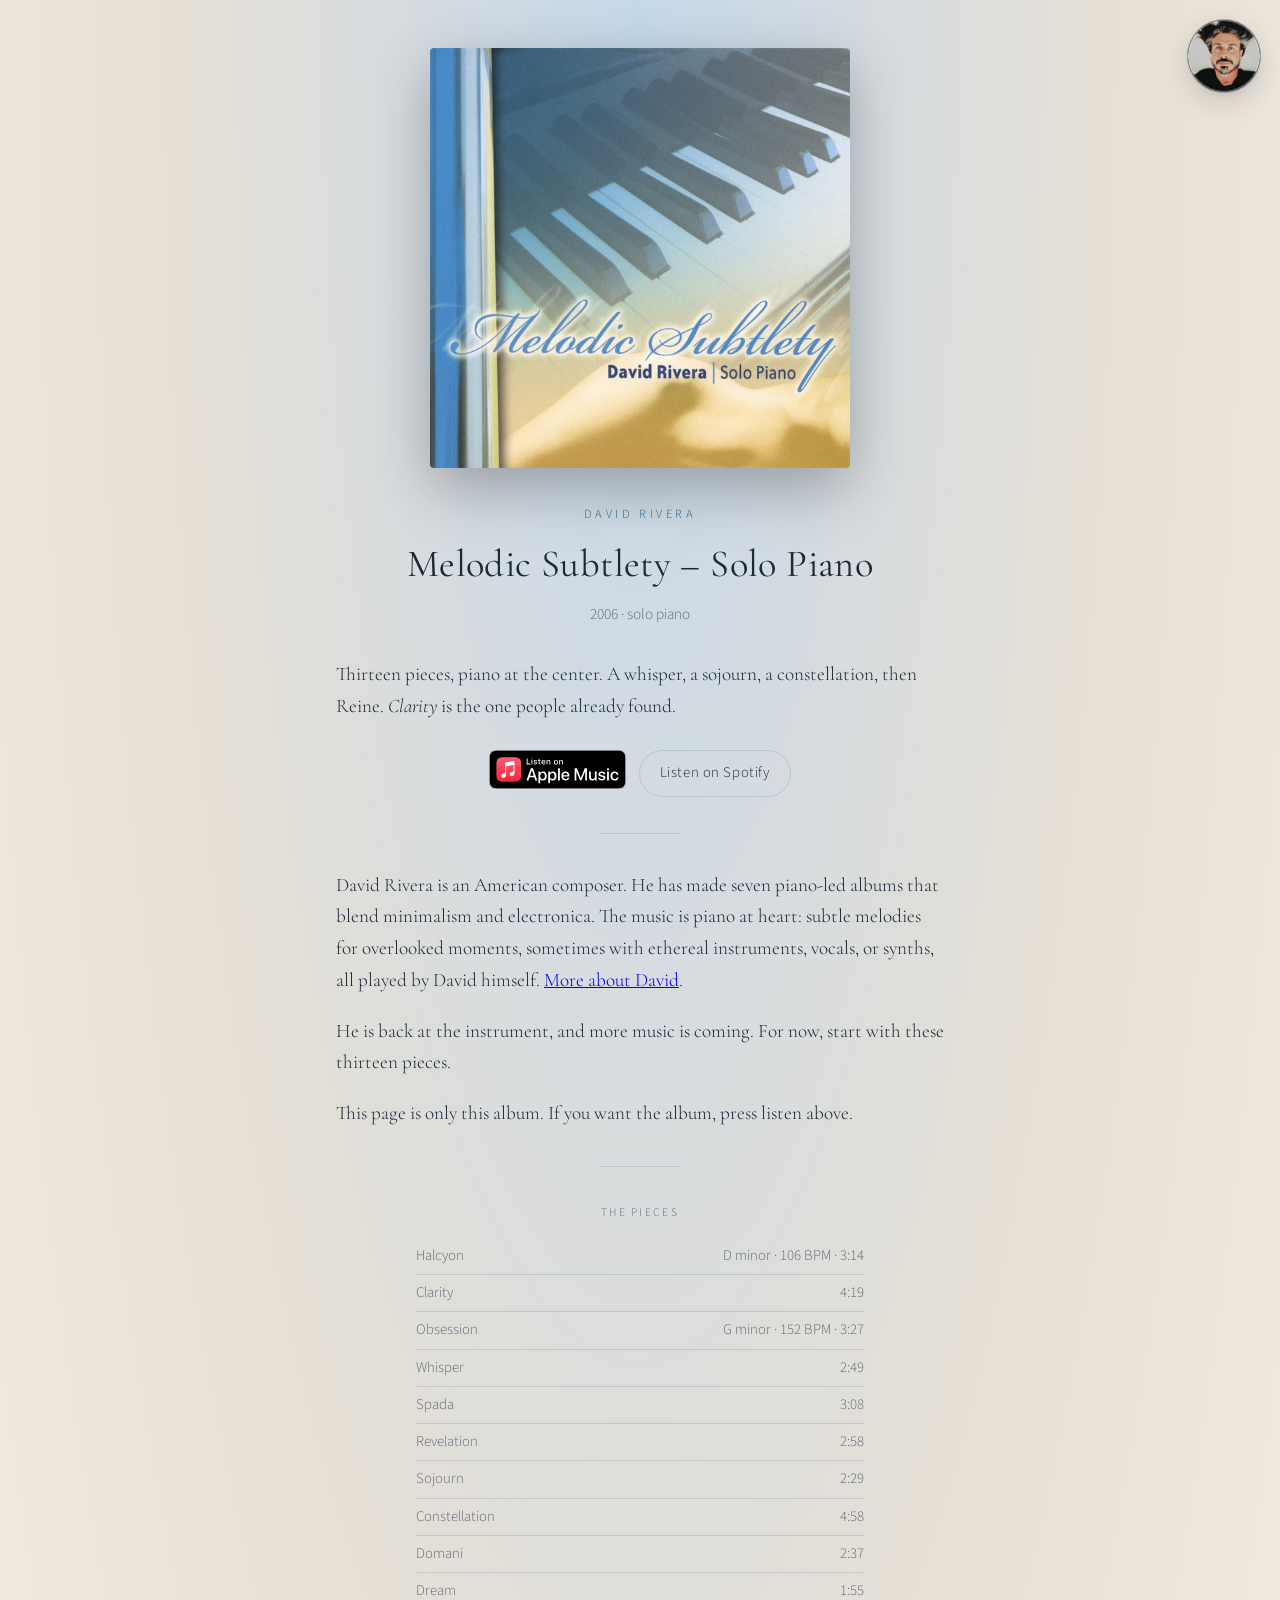
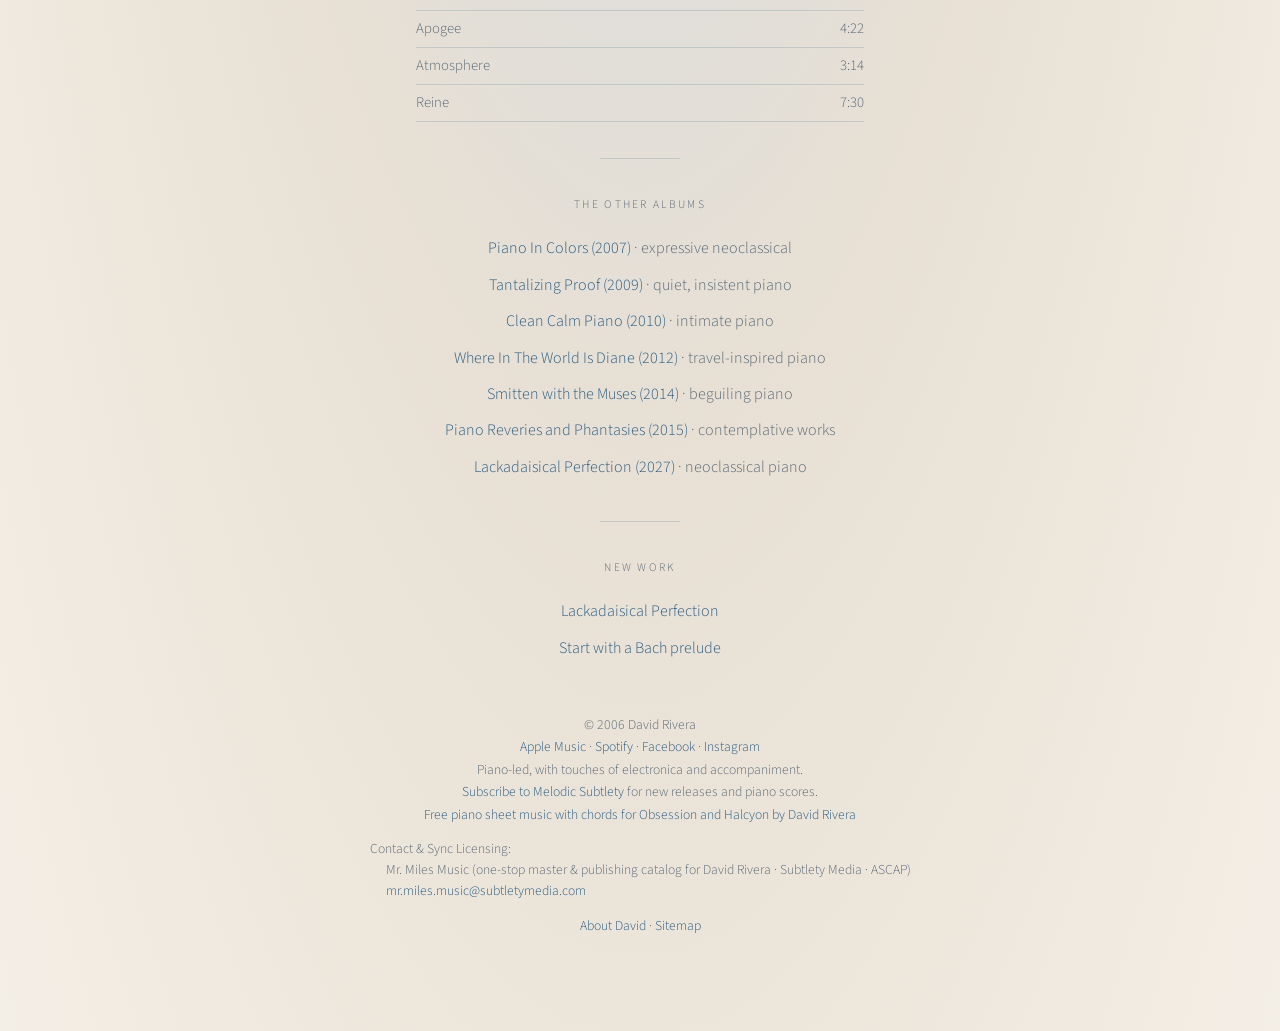
==== index.html @ 2da55da9 "Site icon: red piano (Faithful) favicon set" ====
<!DOCTYPE html>
<html lang="en">
<head>
<meta charset="utf-8">
<link rel="sitemap" type="application/xml" title="Sitemap" href="/sitemap.xml">
<meta name="google-site-verification" content="avF2-jmesxOPn1hQ_xizWdoBjafPV5Eu1pB3uC-DVeA">
<meta name="viewport" content="width=device-width, initial-scale=1">
<link rel="icon" href="/favicon.ico" sizes="any">
<link rel="icon" href="/favicon.svg" type="image/svg+xml">
<link rel="icon" type="image/png" sizes="32x32" href="/favicon-32.png">
<link rel="apple-touch-icon" href="/apple-touch-icon.png">
<title>Piano Pieces for Studying | Melodic Subtlety</title>
<meta name="description" content="Piano pieces for studying, reading, late-night writing, and quiet focus. Thirteen solo pieces; start with Clarity. Some of the pieces are easy to learn on the piano. Stream the album.">
<link rel="canonical" href="https://melodicsubtlety.com/">
<meta property="og:type" content="music.album">
<meta property="og:site_name" content="David Rivera">
<meta property="og:title" content="Piano Pieces for Studying | Melodic Subtlety">
<meta property="og:description" content="Piano pieces for studying, reading, and quiet focus. Thirteen solo pieces; start with Clarity. Some are easy to learn on the piano. Stream the album.">
<meta property="og:url" content="https://melodicsubtlety.com/">
<meta property="og:image" content="https://melodicsubtlety.com/assets/melodic-subtlety-cover.jpg">
<meta property="og:image:width" content="600">
<meta property="og:image:height" content="600">
<meta property="og:image:alt" content="Cover of Melodic Subtlety: piano keys in blue light">
<meta property="music:musician" content="https://open.spotify.com/artist/5qoC4NXvjfV3cylbXALzV3">
<meta name="twitter:card" content="summary_large_image">
<meta name="twitter:title" content="Piano Pieces for Studying | Melodic Subtlety">
<meta name="twitter:description" content="Piano pieces for studying, reading, and quiet focus. Thirteen solo pieces; start with Clarity. Some are easy to learn on the piano. Stream the album.">
<meta name="twitter:image" content="https://melodicsubtlety.com/assets/melodic-subtlety-cover.jpg">
<meta name="twitter:image:alt" content="Cover of Melodic Subtlety: piano keys in blue light">
<script type="application/ld+json">
{
  "@context": "https://schema.org",
  "@graph": [
    {
      "@type": "Person",
      "@id": "https://lackadaisicalperfection.com/about/#david-rivera",
      "name": "David Rivera",
      "jobTitle": "American composer",
      "description": "David Rivera is an American composer of piano-led instrumental music. He plays and samples every instrument on his recordings himself. He is a member of ASCAP.",
      "url": "https://lackadaisicalperfection.com/about/",
      "nationality": {
        "@type": "Country",
        "name": "United States"
      },
      "memberOf": {
        "@type": "Organization",
        "name": "ASCAP",
        "url": "https://www.ascap.com/"
      },
      "affiliation": {
        "@id": "https://lackadaisicalperfection.com/about/#subtlety-media"
      },
      "sameAs": [
        "https://open.spotify.com/artist/5qoC4NXvjfV3cylbXALzV3",
        "https://music.apple.com/us/artist/david-rivera/1325691064",
        "https://x.com/melodicsubtlety",
        "https://www.facebook.com/pianoincolors",
        "https://www.instagram.com/pianodavid1492/",
        "https://www.pandora.com/artist/david-rivera/ARXtg47gfjlv3nJ",
        "https://www.youtube.com/channel/UCDqZ1e9Ur4PHynEylN_mJDg"
      ]
    },
    {
      "@type": "Organization",
      "@id": "https://lackadaisicalperfection.com/about/#subtlety-media",
      "name": "Subtlety Media, LLC",
      "url": "https://lackadaisicalperfection.com/about/"
    },
    {
      "@type": "MusicAlbum",
      "name": "Melodic Subtlety – Solo Piano",
      "url": "https://melodicsubtlety.com/",
      "image": "https://melodicsubtlety.com/assets/melodic-subtlety-cover.jpg",
      "byArtist": {
        "@id": "https://lackadaisicalperfection.com/about/#david-rivera"
      },
      "datePublished": "2006",
      "numTracks": 13,
      "genre": [
        "Solo piano",
        "Neoclassical"
      ],
      "sameAs": [
        "https://music.apple.com/us/album/melodic-subtlety-solo-piano/211036753",
        "https://open.spotify.com/album/7qFcZNLdry5TB8SFrY4wGS"
      ],
      "description": "Thirteen pieces, piano at the center. A whisper, a sojourn, a constellation, then Reine. Clarity is the one people already found.",
      "recordLabel": {
        "@id": "https://lackadaisicalperfection.com/about/#subtlety-media"
      },
      "track": [
        {
          "@type": "MusicRecording",
          "position": 1,
          "name": "Halcyon",
          "duration": "PT3M14S"
        },
        {
          "@type": "MusicRecording",
          "position": 2,
          "name": "Clarity",
          "duration": "PT4M19S"
        },
        {
          "@type": "MusicRecording",
          "position": 3,
          "name": "Obsession",
          "duration": "PT3M27S"
        },
        {
          "@type": "MusicRecording",
          "position": 4,
          "name": "Whisper",
          "duration": "PT2M49S"
        },
        {
          "@type": "MusicRecording",
          "position": 5,
          "name": "Spada",
          "duration": "PT3M8S"
        },
        {
          "@type": "MusicRecording",
          "position": 6,
          "name": "Revelation",
          "duration": "PT2M58S"
        },
        {
          "@type": "MusicRecording",
          "position": 7,
          "name": "Sojourn",
          "duration": "PT2M29S"
        },
        {
          "@type": "MusicRecording",
          "position": 8,
          "name": "Constellation",
          "duration": "PT4M58S"
        },
        {
          "@type": "MusicRecording",
          "position": 9,
          "name": "Domani",
          "duration": "PT2M37S"
        },
        {
          "@type": "MusicRecording",
          "position": 10,
          "name": "Dream",
          "duration": "PT1M55S"
        },
        {
          "@type": "MusicRecording",
          "position": 11,
          "name": "Apogee",
          "duration": "PT4M22S"
        },
        {
          "@type": "MusicRecording",
          "position": 12,
          "name": "Atmosphere",
          "duration": "PT3M14S"
        },
        {
          "@type": "MusicRecording",
          "position": 13,
          "name": "Reine",
          "duration": "PT7M30S"
        }
      ],
      "publisher": {
        "@id": "https://lackadaisicalperfection.com/about/#subtlety-media"
      }
    }
  ]
}
</script>
<link rel="preconnect" href="https://fonts.googleapis.com">
<link rel="preconnect" href="https://fonts.gstatic.com" crossorigin>
<link href="https://fonts.googleapis.com/css2?family=Cormorant+Garamond:ital,wght@0,400;0,500;1,400&family=Source+Sans+3:wght@300;400;500&display=swap" rel="stylesheet">
<style>
  :root {
    --bg1: #c5d8ea;
    --bg2: #e8e0d4;
    --bg3: #f4efe6;
    --ink: #1c2a38;
    --mute: #5c6b78;
    --glow: #2a5f86;
    --line: rgba(42,95,134,0.18);
  }
  * { box-sizing: border-box; }
  html, body { margin: 0; padding: 0; }
  body {
    background: radial-gradient(ellipse at 50% 0%, var(--bg1) 0%, var(--bg2) 55%, var(--bg3) 100%);
    color: var(--ink);
    font-family: "Source Sans 3", sans-serif;
    font-weight: 300;
    line-height: 1.65;
    min-height: 100vh;
  }
  main { max-width: 720px; margin: 0 auto; padding: 48px 24px 80px; }
  .cover {
    display: block; width: min(420px, 100%); margin: 0 auto 36px;
    border-radius: 4px; box-shadow: 0 20px 60px rgba(0,0,0,0.28);
  }
  h1 {
    font-family: "Cormorant Garamond", serif; font-weight: 400;
    font-size: clamp(1.8rem, 4vw, 2.4rem); text-align: center;
    margin: 0 0 6px; letter-spacing: 0.01em;
  }
  .byline {
    text-align: center; letter-spacing: 0.28em; text-transform: uppercase;
    font-size: 0.78rem; color: var(--glow); margin: 0 0 8px;
  }
  .year { text-align: center; color: var(--mute); font-size: 0.95rem; margin: 0 0 32px; }
  .album-note, .from-david {
    font-family: "Cormorant Garamond", serif; font-size: 1.2rem;
    max-width: 38rem; margin: 0 auto 28px;
  }
  .from-david p { margin: 0 0 1em; }
  .from-david p:last-child { margin-bottom: 0; }
  .rule { border: 0; border-top: 1px solid var(--line); width: 80px; margin: 36px auto; }
  .actions { display: flex; flex-wrap: wrap; gap: 12px; justify-content: center; margin: 8px 0 36px; }
  .apple-badge { display: inline-block; line-height: 0; }
  .apple-badge img { height: 40px; width: auto; vertical-align: middle; }
  .btn {
    display: inline-block; padding: 10px 20px; border: 1px solid var(--line);
    border-radius: 999px; color: var(--ink); text-decoration: none;
    letter-spacing: 0.04em; font-size: 0.92rem;
  }
  .btn:hover { border-color: var(--glow); }
  .tracks {
    list-style: none; padding: 0; margin: 0 auto; max-width: 28rem;
    color: var(--mute); font-size: 0.92rem;
  }
  .tracks li {
    display: flex; justify-content: space-between; gap: 16px;
    padding: 6px 0; border-bottom: 1px solid var(--line);
  }
  .label {
    text-align: center; letter-spacing: 0.2em; text-transform: uppercase;
    font-size: 0.72rem; color: var(--mute); margin: 0 0 16px;
  }
  footer { text-align: center; color: var(--mute); font-size: 0.85rem; margin-top: 48px; }
  footer a { color: var(--glow); text-decoration: none; }
  footer .contact {
    display: block;
    width: fit-content;
    margin: 12px auto 0;
    text-align: left;
    line-height: 1.55;
  }
  footer .contact .line { display: block; padding-left: 1rem; }
  .catalog { list-style: none; padding: 0; margin: 0 auto 8px; max-width: 28rem; text-align: center; }
  .catalog li { padding: 5px 0; }
  .catalog a { color: var(--glow); text-decoration: none; }
  .catalog a:hover { text-decoration: underline; }
  .catalog .desc { color: var(--mute); }
  .new-work a { color: var(--glow); text-decoration: none; }
  .new-work a:hover { text-decoration: underline; }
</style>
<link rel="stylesheet" href="/assets/site-nav.css">
<script src="/assets/site-nav.js" defer></script>
</head>
<body>
<a class="skip-link" href="#content">Skip to content</a>
<main id="content">
  <img class="cover" src="assets/melodic-subtlety-cover.jpg" alt="Cover of Melodic Subtlety: piano keys in blue light">
  <p class="byline">David Rivera</p>
  <h1>Melodic Subtlety – Solo Piano</h1>
  <p class="year">2006 · solo piano</p>
  <p class="album-note">Thirteen pieces, piano at the center. A whisper, a sojourn, a constellation, then Reine. <i>Clarity</i> is the one people already found.</p>
  <div class="actions">
    <a class="apple-badge" href="https://music.apple.com/us/album/melodic-subtlety-solo-piano/211036753?ls=1" target="_blank" rel="noopener"><img src="listen-on-apple-music.svg" alt="Listen on Apple Music" height="40"></a>
    <a class="btn" href="https://open.spotify.com/album/7qFcZNLdry5TB8SFrY4wGS" target="_blank" rel="noopener">Listen on Spotify</a>
  </div>
  <hr class="rule">
  <div class="from-david">
    <p>David Rivera is an American composer. He has made seven piano-led albums that blend minimalism and electronica. The music is piano at heart: subtle melodies for overlooked moments, sometimes with ethereal instruments, vocals, or synths, all played by David himself. <a href="https://lackadaisicalperfection.com/about/">More about David</a>.</p>
    <p>He is back at the instrument, and more music is coming. For now, start with these thirteen pieces.</p>
    <p>This page is only this album. If you want the album, press listen above.</p>
  </div>
  <hr class="rule">

  <p class="label">The pieces</p>
  <ol class="tracks">
    <li><span>Halcyon</span><span>D minor · 106 BPM · 3:14</span></li>
    <li><span>Clarity</span><span>4:19</span></li>
    <li><span>Obsession</span><span>G minor · 152 BPM · 3:27</span></li>
    <li><span>Whisper</span><span>2:49</span></li>
    <li><span>Spada</span><span>3:08</span></li>
    <li><span>Revelation</span><span>2:58</span></li>
    <li><span>Sojourn</span><span>2:29</span></li>
    <li><span>Constellation</span><span>4:58</span></li>
    <li><span>Domani</span><span>2:37</span></li>
    <li><span>Dream</span><span>1:55</span></li>
    <li><span>Apogee</span><span>4:22</span></li>
    <li><span>Atmosphere</span><span>3:14</span></li>
    <li><span>Reine</span><span>7:30</span></li>
    
  </ol>
  <hr class="rule">
  <p class="label">The other albums</p>
  <ul class="catalog">
    <li><a href="https://pianoincolors.com/">Piano In Colors (2007)</a><span class="desc"> · expressive neoclassical</span></li>
    <li><a href="https://tantalizingproof.com/">Tantalizing Proof (2009)</a><span class="desc"> · quiet, insistent piano</span></li>
    <li><a href="https://cleancalmpiano.com/">Clean Calm Piano (2010)</a><span class="desc"> · intimate piano</span></li>
    <li><a href="https://whereintheworldisdiane.com/">Where In The World Is Diane (2012)</a><span class="desc"> · travel-inspired piano</span></li>
    <li><a href="https://smittenwiththemuses.com/">Smitten with the Muses (2014)</a><span class="desc"> · beguiling piano</span></li>
    <li><a href="https://pianoreveries.com/">Piano Reveries and Phantasies (2015)</a><span class="desc"> · contemplative works</span></li>
    <li><a href="https://lackadaisicalperfection.com/">Lackadaisical Perfection (2027)</a><span class="desc"> · neoclassical piano</span></li>
  </ul>

  <hr class="rule">
  <p class="label">New work</p>
  <ul class="catalog new-work" style="margin:0 auto 24px;">
    <li><a href="https://lackadaisicalperfection.com">Lackadaisical Perfection</a></li>
    <li><a href="https://soundcloud.com/davidtwopointoh/bach_prelude_iv_cinematic_remi" target="_blank" rel="noopener">Start with a Bach prelude</a></li>
  </ul>

  <footer>
    © 2006 David Rivera
    <br>
    <a href="https://music.apple.com/us/artist/david-rivera/1325691064?ls=1" target="_blank" rel="noopener">Apple Music</a>
    ·
    <a href="https://open.spotify.com/artist/5qoC4NXvjfV3cylbXALzV3" target="_blank" rel="noopener">Spotify</a>
    ·
    <a href="https://www.facebook.com/pianoincolors" target="_blank" rel="noopener" aria-label="David and his Piano on Facebook">Facebook</a>
    ·
    <a href="https://www.instagram.com/pianodavid1492/" target="_blank" rel="noopener" aria-label="David Rivera on Instagram">Instagram</a><br>
    Piano-led, with touches of electronica and accompaniment.
    <br>
    <a href="https://lackadaisicalperfection.com/subscribe/">Subscribe to Melodic Subtlety</a> for new releases and piano scores.
    <br>
    <a href="https://lackadaisicalperfection.com/scores/">Free piano sheet music with chords for Obsession and Halcyon by David Rivera</a>
    <div class="contact">
      Contact &amp; Sync Licensing:
      <span class="line">Mr. Miles Music (one-stop master &amp; publishing catalog for David Rivera · Subtlety Media · ASCAP)</span>
      <a class="line" href="mailto:mr.miles.music@subtletymedia.com">mr.miles.music@subtletymedia.com</a>
    </div>
    <p class="footer-stores"><a href="https://lackadaisicalperfection.com/about/">About David</a> · <a href="/sitemap.xml">Sitemap</a></p>
  </footer>
</main>
<!-- GoatCounter: privacy-friendly page view + score-download counts (no cookies). -->
<script>window.goatcounter = {path: function(p) { return location.host + p }}</script>
<script data-goatcounter="https://subtletymedia.goatcounter.com/count" async src="https://gc.zgo.at/count.js"></script>
</body>
</html>
---- assets/site-nav.css ----
/* Photo button and page menu. Colors follow the album page. */
:root {
  --nav-ink: #1c2a38;
  --nav-glow: #2a5f86;
  --nav-paper: #f4efe6;
  --nav-mute: #5c6b78;
  --nav-line: rgba(42, 95, 134, 0.28);
  --nav-size: 72px;
  --nav-inset: 20px;
}

.nav-toggle {
  position: fixed;
  z-index: 40;
  top: max(var(--nav-inset), env(safe-area-inset-top, 0px));
  right: max(var(--nav-inset), env(safe-area-inset-right, 0px));
  width: var(--nav-size);
  height: var(--nav-size);
  margin: 0;
  padding: 0;
  border: 0;
  border-radius: 50%;
  background: var(--nav-ink);
  cursor: pointer;
  overflow: hidden;
  -webkit-tap-highlight-color: transparent;
  box-shadow:
    0 10px 28px rgba(28, 42, 56, 0.16),
    0 2px 8px rgba(28, 42, 56, 0.08),
    0 0 0 1px rgba(42, 95, 134, 0.45);
}

.nav-toggle img {
  display: block;
  width: 100%;
  height: 100%;
  object-fit: cover;
  border-radius: 50%;
}

.nav-toggle::after {
  content: "";
  position: absolute;
  inset: 0;
  border-radius: 50%;
  pointer-events: none;
  box-shadow: inset 0 0 0 1px rgba(244, 239, 230, 0.45);
}

.nav-toggle:hover {
  box-shadow:
    0 12px 32px rgba(28, 42, 56, 0.2),
    0 2px 8px rgba(28, 42, 56, 0.1),
    0 0 0 1px rgba(42, 95, 134, 0.72);
}

.nav-toggle[aria-expanded="true"] {
  box-shadow:
    0 10px 28px rgba(28, 42, 56, 0.16),
    0 2px 8px rgba(28, 42, 56, 0.08),
    0 0 0 1px rgba(42, 95, 134, 0.88);
}

.nav-toggle:focus {
  outline: none;
}

.nav-toggle:focus-visible {
  outline: 2px solid var(--nav-glow);
  outline-offset: 4px;
}

.site-menu {
  position: fixed;
  z-index: 39;
  top: calc(max(var(--nav-inset), env(safe-area-inset-top, 0px)) + var(--nav-size) + 14px);
  right: max(var(--nav-inset), env(safe-area-inset-right, 0px));
  width: min(17.5rem, calc(100vw - 28px - env(safe-area-inset-left, 0px) - env(safe-area-inset-right, 0px)));
  max-height: calc(100vh - var(--nav-size) - var(--nav-inset) - 36px);
  max-height: calc(100dvh - var(--nav-size) - var(--nav-inset) - 36px - env(safe-area-inset-bottom, 0px));
  margin: 0;
  padding: 0;
  overflow: auto;
  overscroll-behavior: contain;
  background: rgba(244, 239, 230, 0.94);
  border: 1px solid var(--nav-line);
  border-radius: 10px;
  box-shadow: 0 18px 40px rgba(28, 42, 56, 0.12);
  backdrop-filter: blur(12px);
  -webkit-backdrop-filter: blur(12px);
  opacity: 0;
  transform: translateY(-8px);
  transition: opacity 0.28s ease, transform 0.28s ease;
}

.site-menu ul {
  list-style: none;
  margin: 0;
  padding: 0.7rem 0;
}

.site-menu.is-open {
  opacity: 1;
  transform: translateY(0);
}

.site-menu a {
  display: block;
  padding: 0.78rem 1.45rem;
  color: var(--nav-ink);
  font-family: "Cormorant Garamond", "Palatino Linotype", Palatino, Georgia, serif;
  font-size: 1.4rem;
  font-weight: 400;
  letter-spacing: 0.01em;
  line-height: 1.25;
  text-decoration: none;
}

.site-menu a:hover {
  color: var(--nav-glow);
}

.site-menu a:focus {
  outline: none;
}

.site-menu a:focus-visible {
  outline: 2px solid var(--nav-glow);
  outline-offset: -3px;
  color: var(--nav-glow);
}

.menu-albums-label {
  margin: 0.15rem 0 0.2rem;
  padding: 0.85rem 1.45rem 0.35rem;
  border-top: 1px solid var(--nav-line);
  font-family: "Source Sans 3", sans-serif;
  font-size: 0.72rem;
  font-weight: 400;
  letter-spacing: 0.2em;
  text-transform: uppercase;
  color: var(--nav-mute);
}

.site-menu .menu-albums ul {
  padding: 0.1rem 0 0.55rem;
}

.site-menu .menu-albums a,
.site-menu .menu-albums .is-here {
  display: flex;
  align-items: center;
  gap: 0.75rem;
  padding: 0.38rem 1.45rem;
  color: var(--nav-ink);
  font-family: "Cormorant Garamond", "Palatino Linotype", Palatino, Georgia, serif;
  font-size: 1.15rem;
  font-weight: 400;
  letter-spacing: 0.01em;
  line-height: 1.2;
  text-decoration: none;
}

.site-menu .menu-albums img {
  width: 48px;
  height: 48px;
  flex: none;
  object-fit: cover;
  border-radius: 2px;
  box-shadow: 0 0 0 1px rgba(28, 42, 56, 0.12);
}

.album-copy {
  display: flex;
  flex-direction: column;
  min-width: 0;
}

.site-menu .menu-albums a:hover,
.site-menu .menu-albums a:hover .album-title {
  color: var(--nav-glow);
}

.site-menu .menu-albums a:focus-visible {
  outline: 2px solid var(--nav-glow);
  outline-offset: -3px;
  color: var(--nav-glow);
}

.site-menu .menu-albums .is-here {
  color: var(--nav-mute);
  cursor: default;
}

.site-menu .menu-albums .is-here img {
  opacity: 0.72;
}

.here-note {
  margin-top: 0.12rem;
  font-family: "Source Sans 3", sans-serif;
  font-size: 0.68rem;
  font-weight: 400;
  letter-spacing: 0.14em;
  text-transform: uppercase;
  line-height: 1.3;
  color: var(--nav-mute);
}

@media (max-width: 760px) {
  :root {
    --nav-size: 64px;
    --nav-inset: 14px;
  }

  body > main {
    padding-top: 96px;
  }

  .site-menu .menu-albums ul {
    display: grid;
    grid-template-columns: 1fr 1fr;
    column-gap: 0.7rem;
    row-gap: 0.85rem;
    padding: 0.15rem 1rem 0.95rem;
  }

  .site-menu .menu-albums a,
  .site-menu .menu-albums .is-here {
    flex-direction: column;
    align-items: flex-start;
    gap: 0.4rem;
    padding: 0;
    font-size: 1.05rem;
  }
}

@media (prefers-reduced-motion: reduce) {
  .site-menu {
    transform: none;
    transition: none;
  }
}

/* Off-screen until focused, then fixed, so it never shifts the cover. */
.skip-link {
  position: absolute;
  width: 1px;
  height: 1px;
  padding: 0;
  margin: -1px;
  overflow: hidden;
  clip: rect(0, 0, 0, 0);
  white-space: nowrap;
  border: 0;
}
.skip-link:focus {
  position: fixed;
  z-index: 50;
  top: 12px;
  left: 12px;
  width: auto;
  height: auto;
  margin: 0;
  padding: 0.55rem 0.9rem;
  overflow: visible;
  clip: auto;
  background: var(--nav-glow);
  color: var(--nav-paper, #fff);
  font-family: "Source Sans 3", sans-serif;
  font-size: 0.95rem;
  font-weight: 500;
  line-height: 1.2;
  text-decoration: none;
  border-radius: 4px;
}
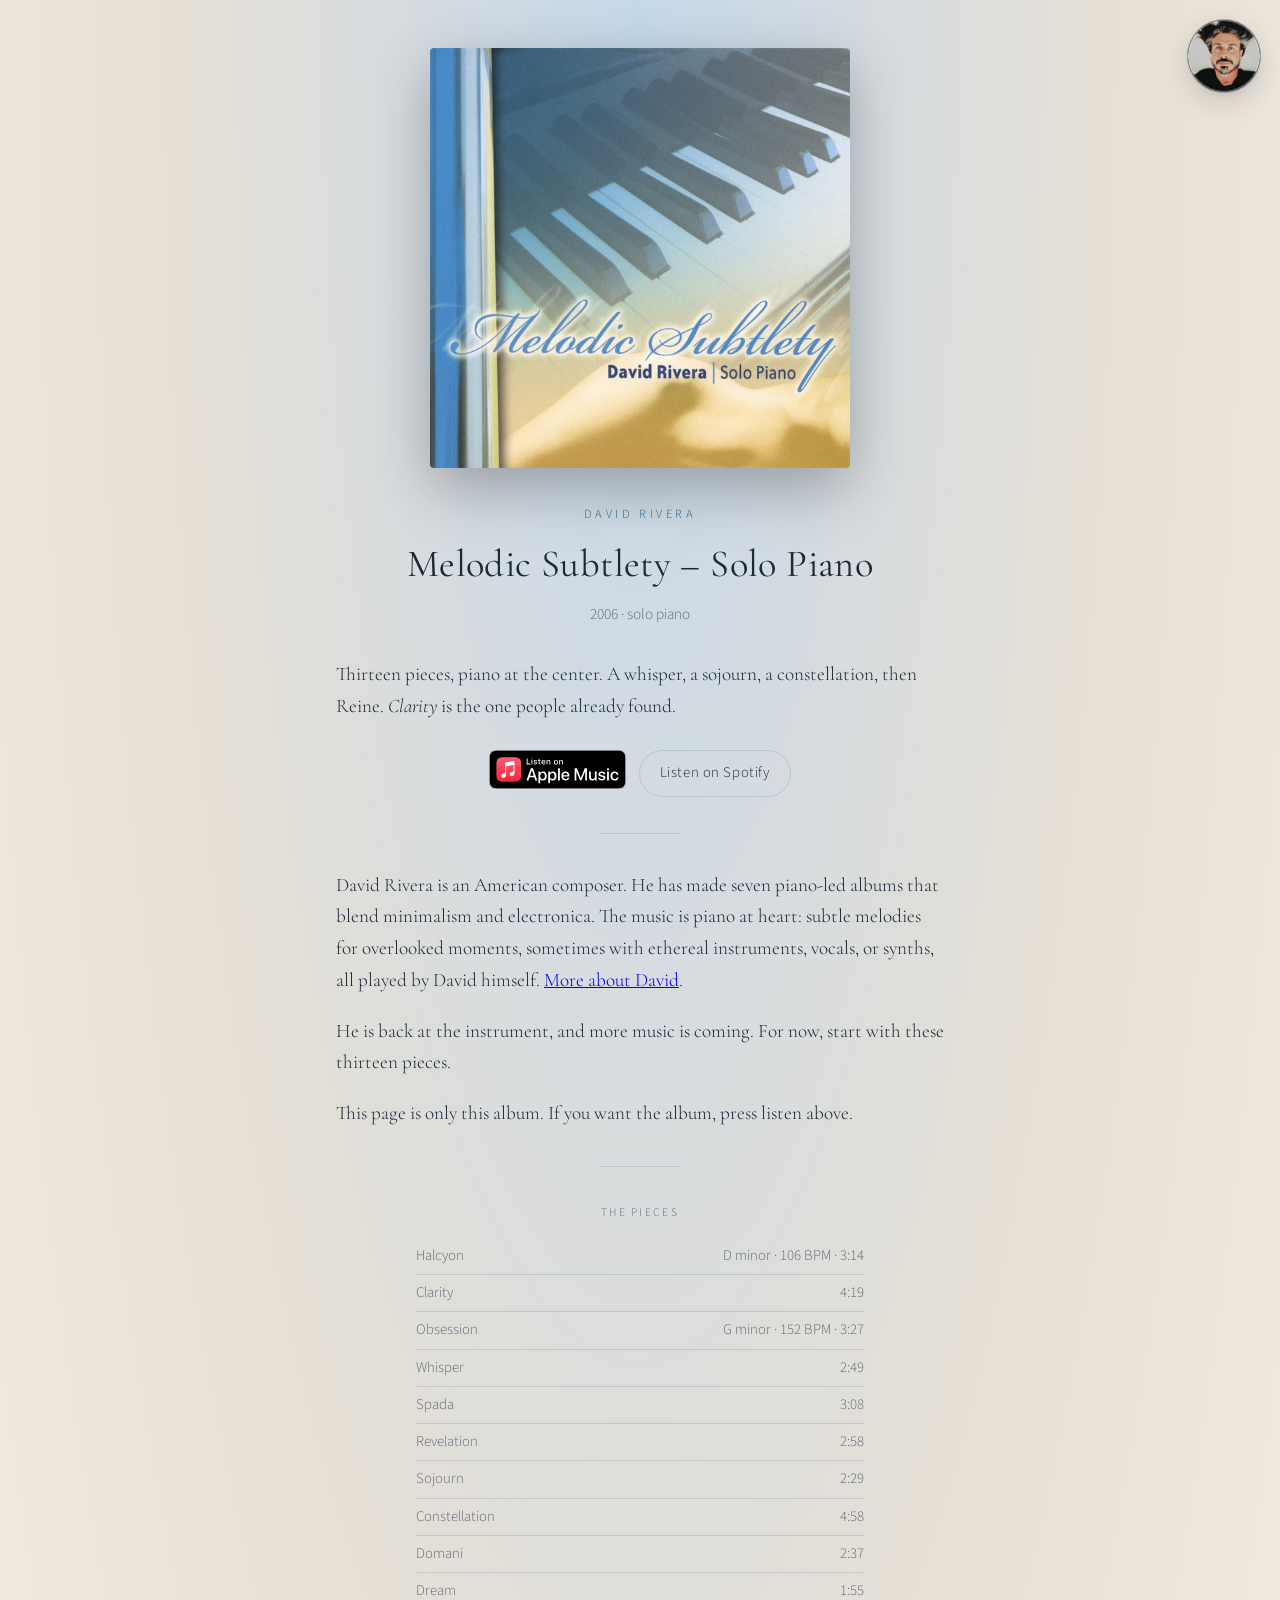
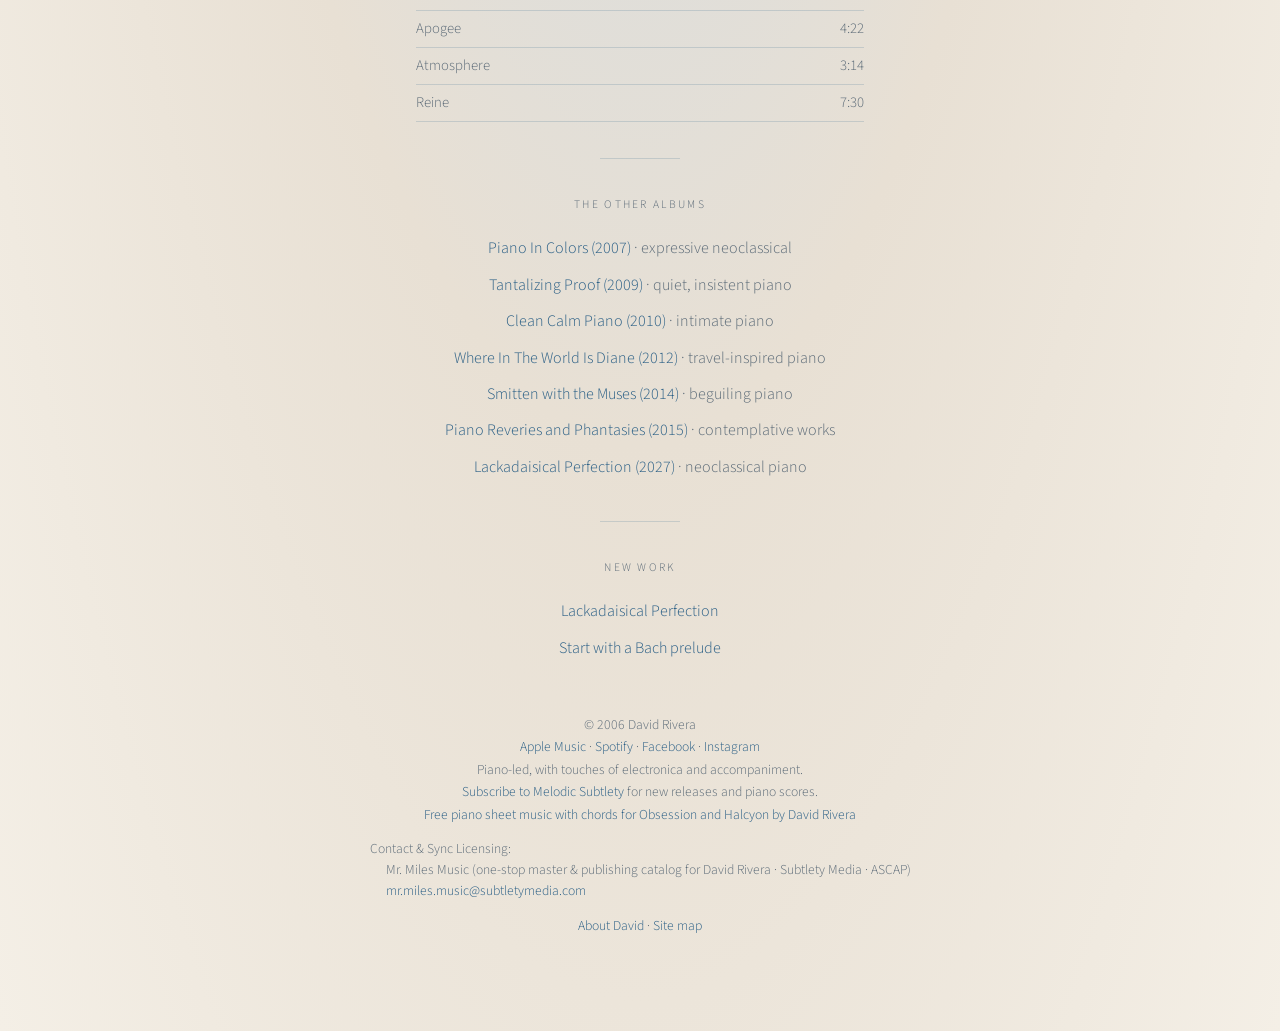
==== commit bbdeb262: "Readable Site map page; footer link points to it instead of raw XML" ====
--- a/index.html
+++ b/index.html
@@ -338,7 +338,7 @@
       <span class="line">Mr. Miles Music (one-stop master &amp; publishing catalog for David Rivera · Subtlety Media · ASCAP)</span>
       <a class="line" href="mailto:mr.miles.music@subtletymedia.com">mr.miles.music@subtletymedia.com</a>
     </div>
-    <p class="footer-stores"><a href="https://lackadaisicalperfection.com/about/">About David</a> · <a href="/sitemap.xml">Sitemap</a></p>
+    <p class="footer-stores"><a href="https://lackadaisicalperfection.com/about/">About David</a> · <a href="/sitemap/">Site map</a></p>
   </footer>
 </main>
 <!-- GoatCounter: privacy-friendly page view + score-download counts (no cookies). -->
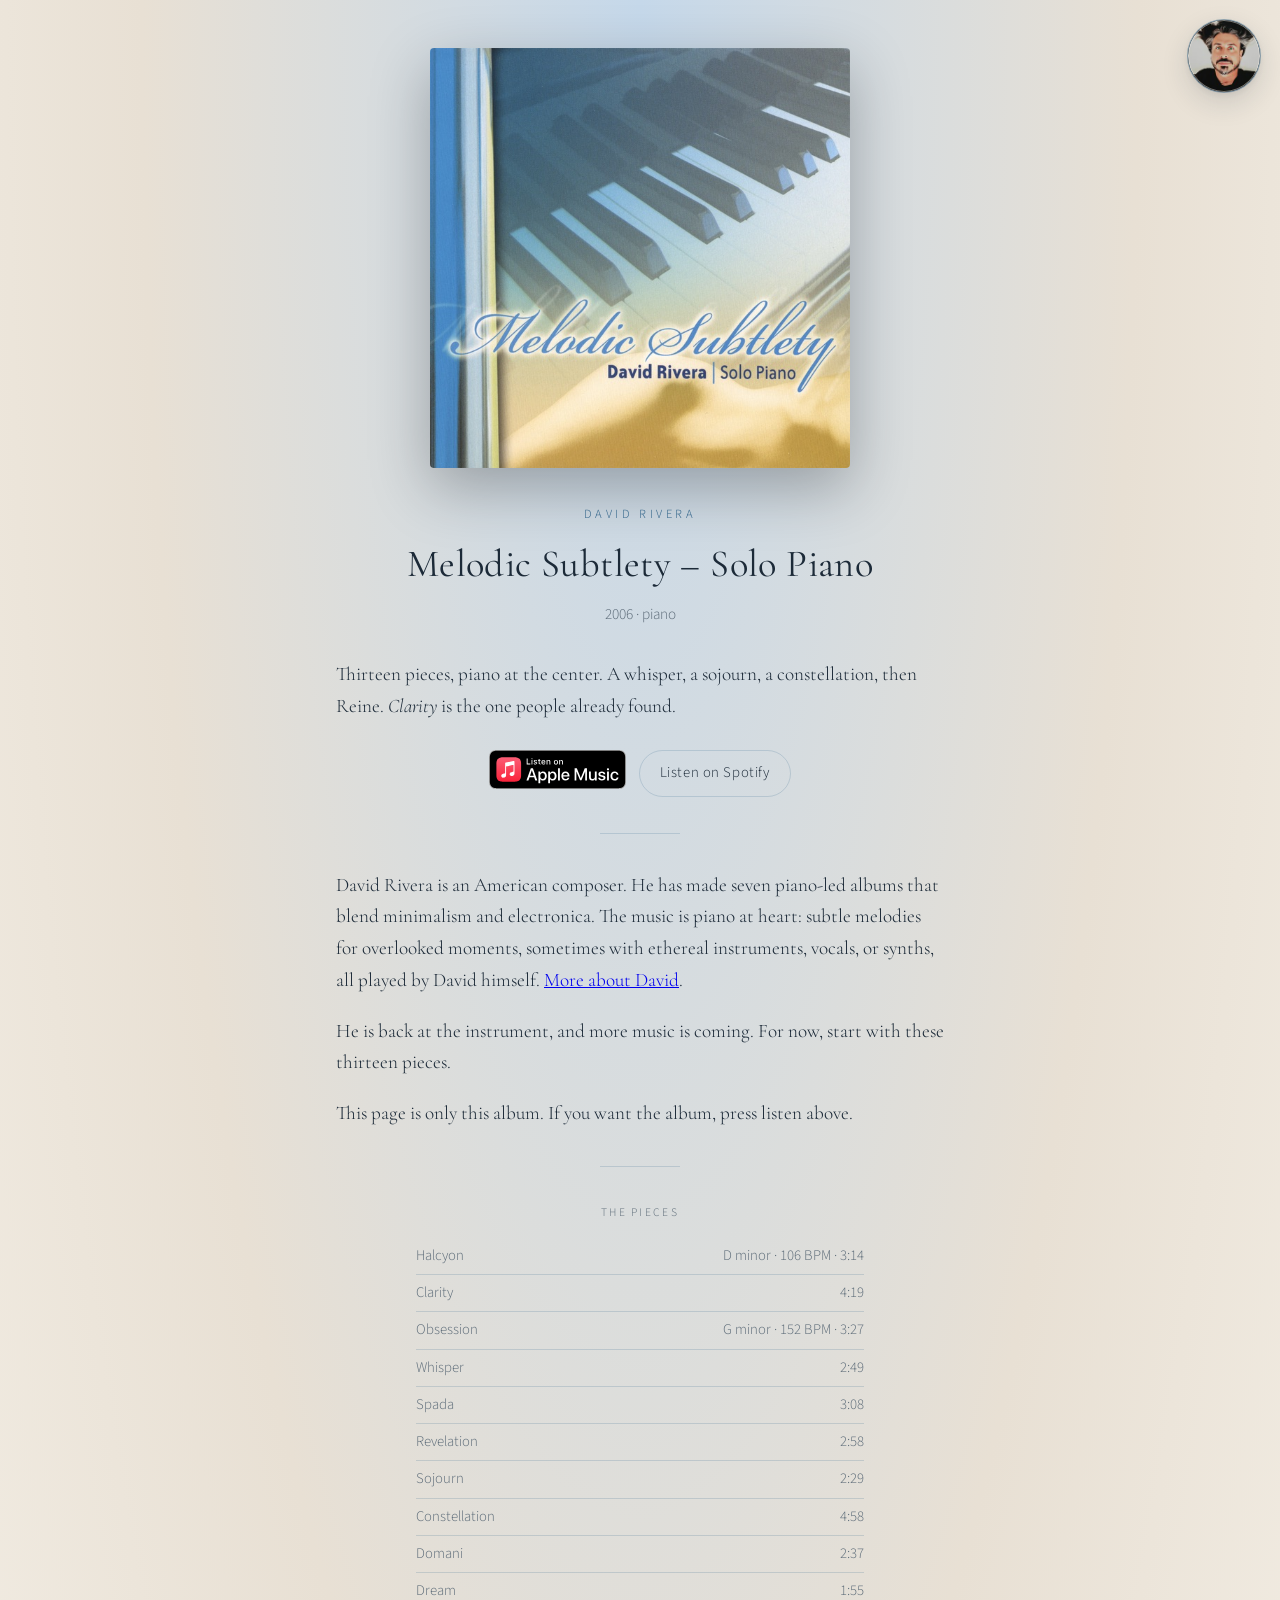
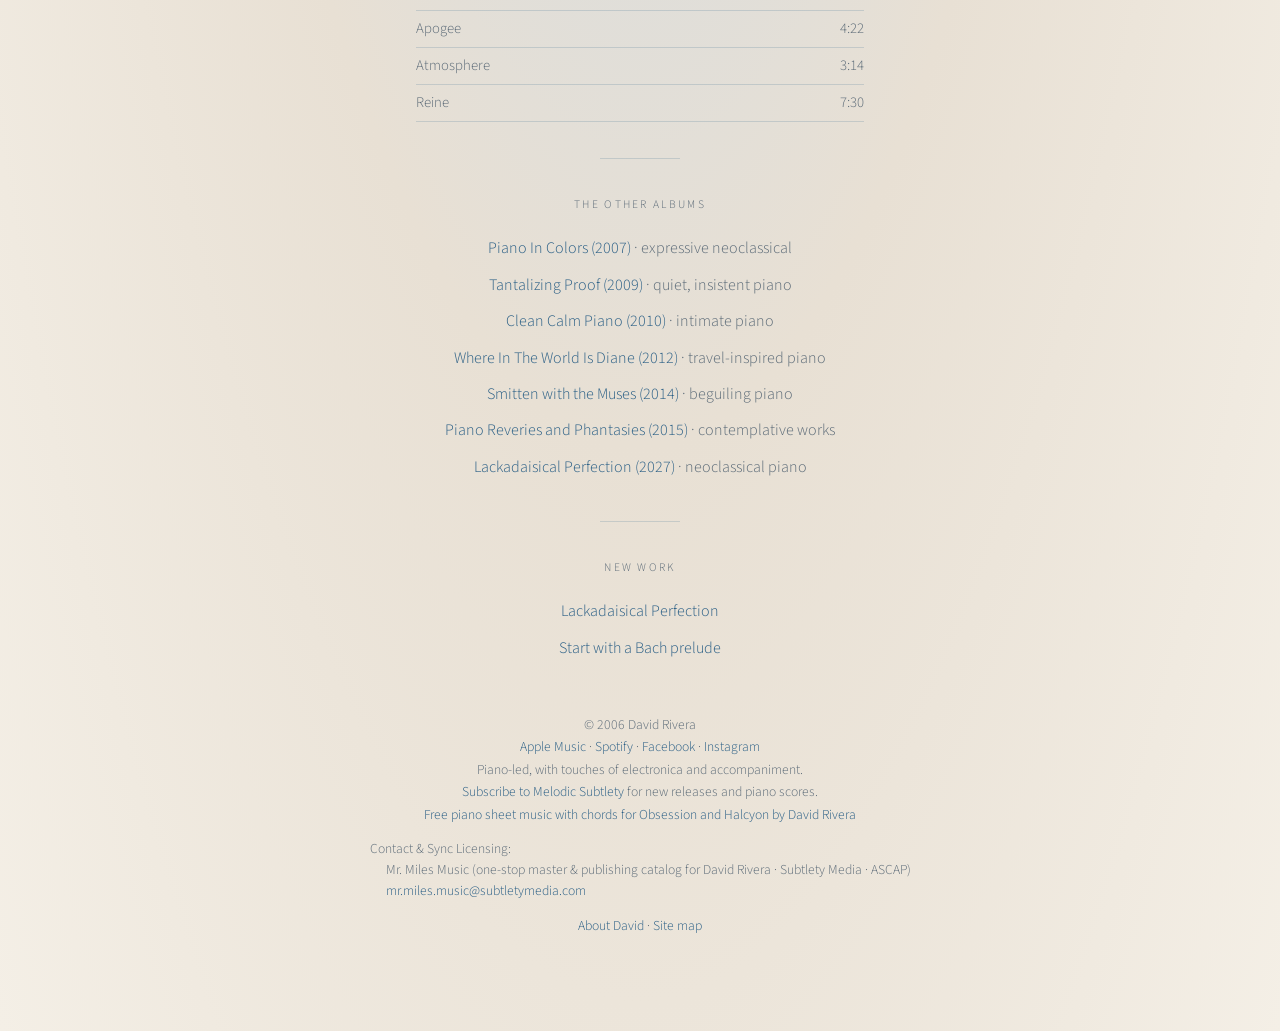
==== commit 78d4e520: "Replace 'solo' with 'piano'/'piano score' wording (keep album title and PDF filenames)" ====
--- a/index.html
+++ b/index.html
@@ -10,12 +10,12 @@
 <link rel="icon" type="image/png" sizes="32x32" href="/favicon-32.png">
 <link rel="apple-touch-icon" href="/apple-touch-icon.png">
 <title>Piano Pieces for Studying | Melodic Subtlety</title>
-<meta name="description" content="Piano pieces for studying, reading, late-night writing, and quiet focus. Thirteen solo pieces; start with Clarity. Some of the pieces are easy to learn on the piano. Stream the album.">
+<meta name="description" content="Piano pieces for studying, reading, late-night writing, and quiet focus. Thirteen piano pieces; start with Clarity. Some of the pieces are easy to learn on the piano. Stream the album.">
 <link rel="canonical" href="https://melodicsubtlety.com/">
 <meta property="og:type" content="music.album">
 <meta property="og:site_name" content="David Rivera">
 <meta property="og:title" content="Piano Pieces for Studying | Melodic Subtlety">
-<meta property="og:description" content="Piano pieces for studying, reading, and quiet focus. Thirteen solo pieces; start with Clarity. Some are easy to learn on the piano. Stream the album.">
+<meta property="og:description" content="Piano pieces for studying, reading, and quiet focus. Thirteen piano pieces; start with Clarity. Some are easy to learn on the piano. Stream the album.">
 <meta property="og:url" content="https://melodicsubtlety.com/">
 <meta property="og:image" content="https://melodicsubtlety.com/assets/melodic-subtlety-cover.jpg">
 <meta property="og:image:width" content="600">
@@ -24,7 +24,7 @@
 <meta property="music:musician" content="https://open.spotify.com/artist/5qoC4NXvjfV3cylbXALzV3">
 <meta name="twitter:card" content="summary_large_image">
 <meta name="twitter:title" content="Piano Pieces for Studying | Melodic Subtlety">
-<meta name="twitter:description" content="Piano pieces for studying, reading, and quiet focus. Thirteen solo pieces; start with Clarity. Some are easy to learn on the piano. Stream the album.">
+<meta name="twitter:description" content="Piano pieces for studying, reading, and quiet focus. Thirteen piano pieces; start with Clarity. Some are easy to learn on the piano. Stream the album.">
 <meta name="twitter:image" content="https://melodicsubtlety.com/assets/melodic-subtlety-cover.jpg">
 <meta name="twitter:image:alt" content="Cover of Melodic Subtlety: piano keys in blue light">
 <script type="application/ld+json">
@@ -77,7 +77,7 @@
       "datePublished": "2006",
       "numTracks": 13,
       "genre": [
-        "Solo piano",
+        "Piano",
         "Neoclassical"
       ],
       "sameAs": [
@@ -261,6 +261,23 @@
 </style>
 <link rel="stylesheet" href="/assets/site-nav.css">
 <script src="/assets/site-nav.js" defer></script>
+<!-- Meta Pixel Code -->
+<script>
+!function(f,b,e,v,n,t,s)
+{if(f.fbq)return;n=f.fbq=function(){n.callMethod?
+n.callMethod.apply(n,arguments):n.queue.push(arguments)};
+if(!f._fbq)f._fbq=n;n.push=n;n.loaded=!0;n.version='2.0';
+n.queue=[];t=b.createElement(e);t.async=!0;
+t.src=v;s=b.getElementsByTagName(e)[0];
+s.parentNode.insertBefore(t,s)}(window, document,'script',
+'https://connect.facebook.net/en_US/fbevents.js');
+fbq('init', '257777058255900');
+fbq('track', 'PageView');
+</script>
+<noscript><img height="1" width="1" alt="" style="display:none"
+src="https://www.facebook.com/tr?id=257777058255900&ev=PageView&noscript=1"
+/></noscript>
+<!-- End Meta Pixel Code -->
 </head>
 <body>
 <a class="skip-link" href="#content">Skip to content</a>
@@ -268,7 +285,7 @@
   <img class="cover" src="assets/melodic-subtlety-cover.jpg" alt="Cover of Melodic Subtlety: piano keys in blue light">
   <p class="byline">David Rivera</p>
   <h1>Melodic Subtlety – Solo Piano</h1>
-  <p class="year">2006 · solo piano</p>
+  <p class="year">2006 · piano</p>
   <p class="album-note">Thirteen pieces, piano at the center. A whisper, a sojourn, a constellation, then Reine. <i>Clarity</i> is the one people already found.</p>
   <div class="actions">
     <a class="apple-badge" href="https://music.apple.com/us/album/melodic-subtlety-solo-piano/211036753?ls=1" target="_blank" rel="noopener"><img src="listen-on-apple-music.svg" alt="Listen on Apple Music" height="40"></a>
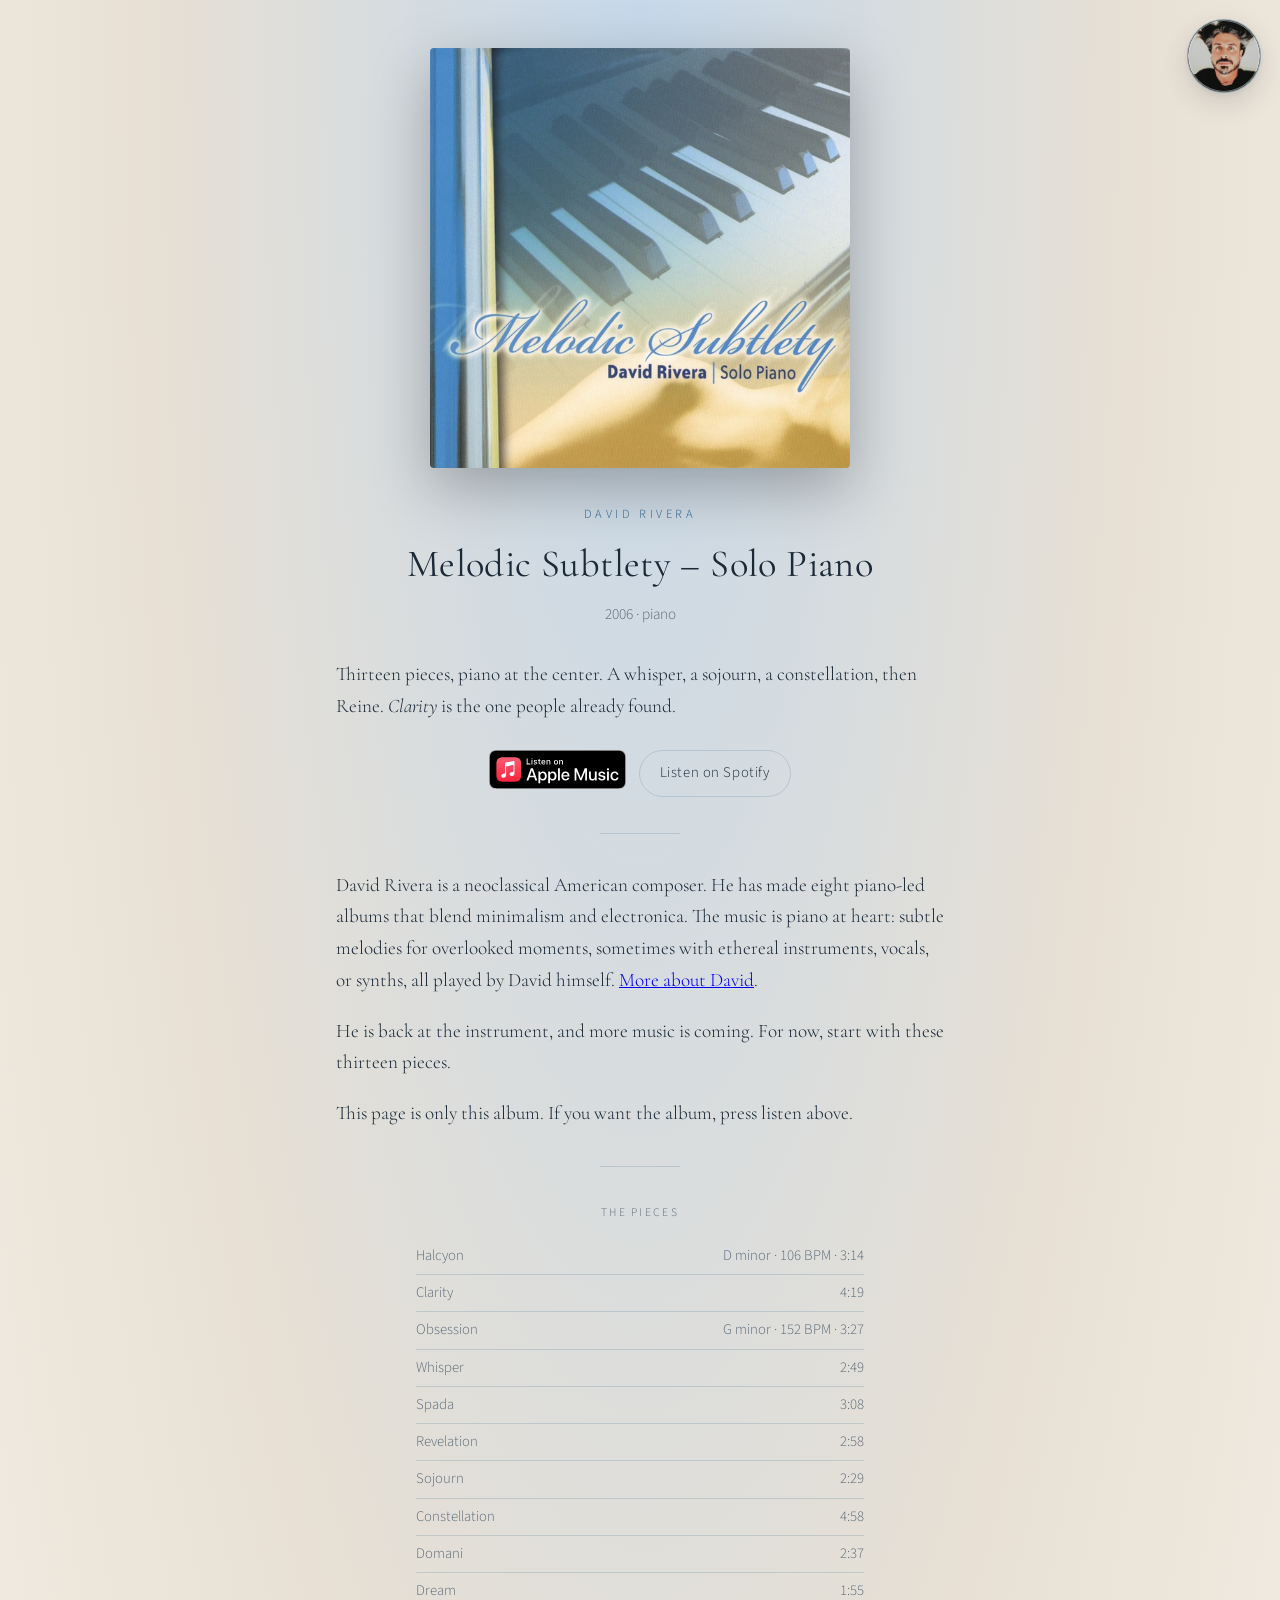
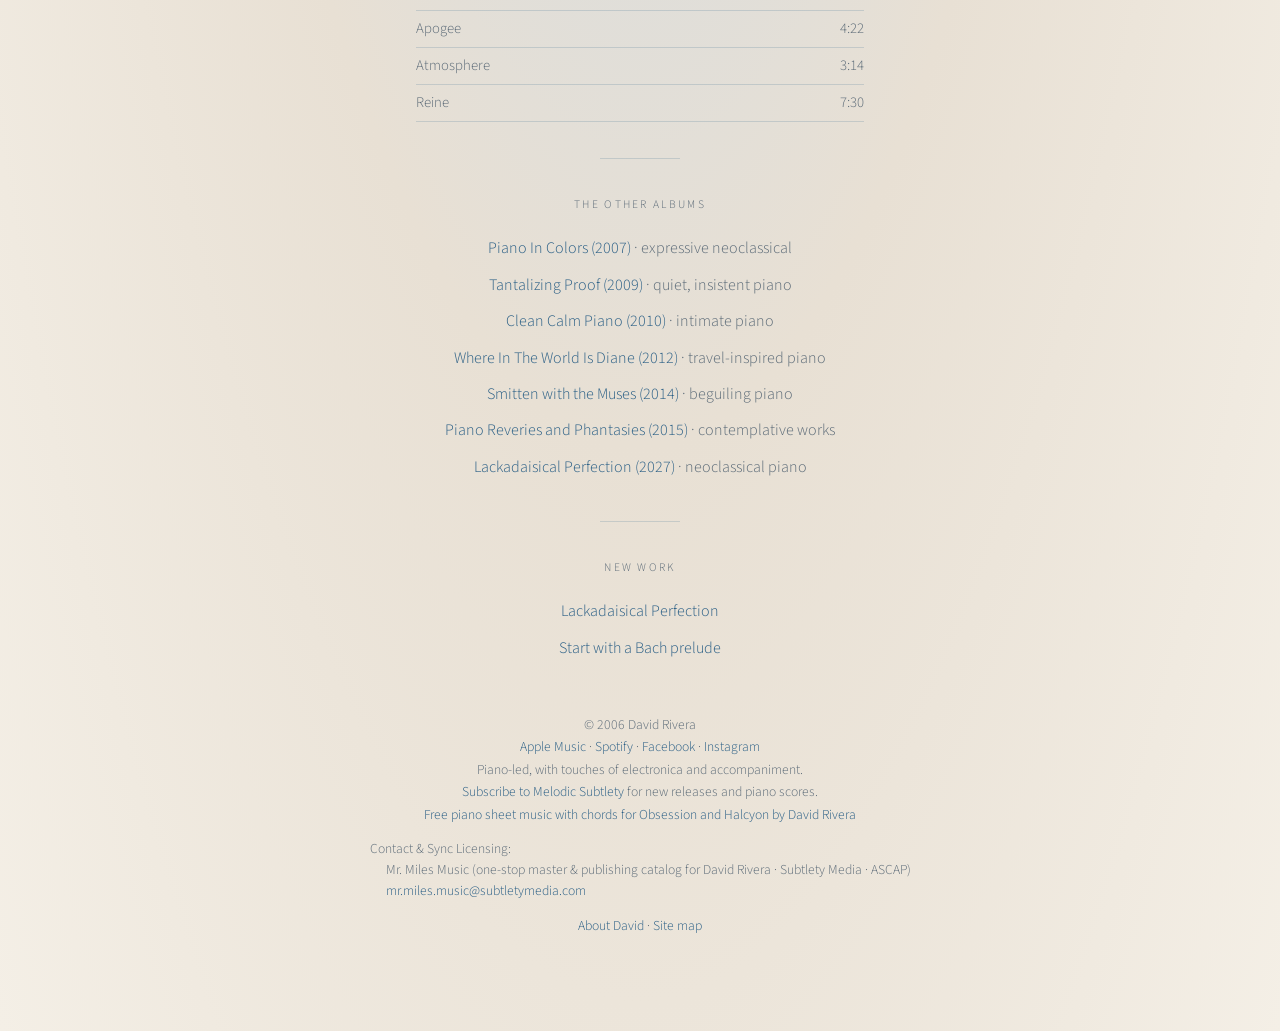
==== commit b15b9ce4: "Neoclassical American composer, eight albums, YouTube @melodicsubtlety handle, missing meta tags / n" ====
--- a/index.html
+++ b/index.html
@@ -35,8 +35,8 @@
       "@type": "Person",
       "@id": "https://lackadaisicalperfection.com/about/#david-rivera",
       "name": "David Rivera",
-      "jobTitle": "American composer",
-      "description": "David Rivera is an American composer of piano-led instrumental music. He plays and samples every instrument on his recordings himself. He is a member of ASCAP.",
+      "jobTitle": "Neoclassical American composer",
+      "description": "David Rivera is a neoclassical American composer of piano-led instrumental music. He plays and samples every instrument on his recordings himself. He is a member of ASCAP.",
       "url": "https://lackadaisicalperfection.com/about/",
       "nationality": {
         "@type": "Country",
@@ -57,7 +57,7 @@
         "https://www.facebook.com/pianoincolors",
         "https://www.instagram.com/pianodavid1492/",
         "https://www.pandora.com/artist/david-rivera/ARXtg47gfjlv3nJ",
-        "https://www.youtube.com/channel/UCDqZ1e9Ur4PHynEylN_mJDg"
+        "https://www.youtube.com/@melodicsubtlety"
       ]
     },
     {
@@ -293,7 +293,7 @@
   </div>
   <hr class="rule">
   <div class="from-david">
-    <p>David Rivera is an American composer. He has made seven piano-led albums that blend minimalism and electronica. The music is piano at heart: subtle melodies for overlooked moments, sometimes with ethereal instruments, vocals, or synths, all played by David himself. <a href="https://lackadaisicalperfection.com/about/">More about David</a>.</p>
+    <p>David Rivera is a neoclassical American composer. He has made eight piano-led albums that blend minimalism and electronica. The music is piano at heart: subtle melodies for overlooked moments, sometimes with ethereal instruments, vocals, or synths, all played by David himself. <a href="https://lackadaisicalperfection.com/about/">More about David</a>.</p>
     <p>He is back at the instrument, and more music is coming. For now, start with these thirteen pieces.</p>
     <p>This page is only this album. If you want the album, press listen above.</p>
   </div>
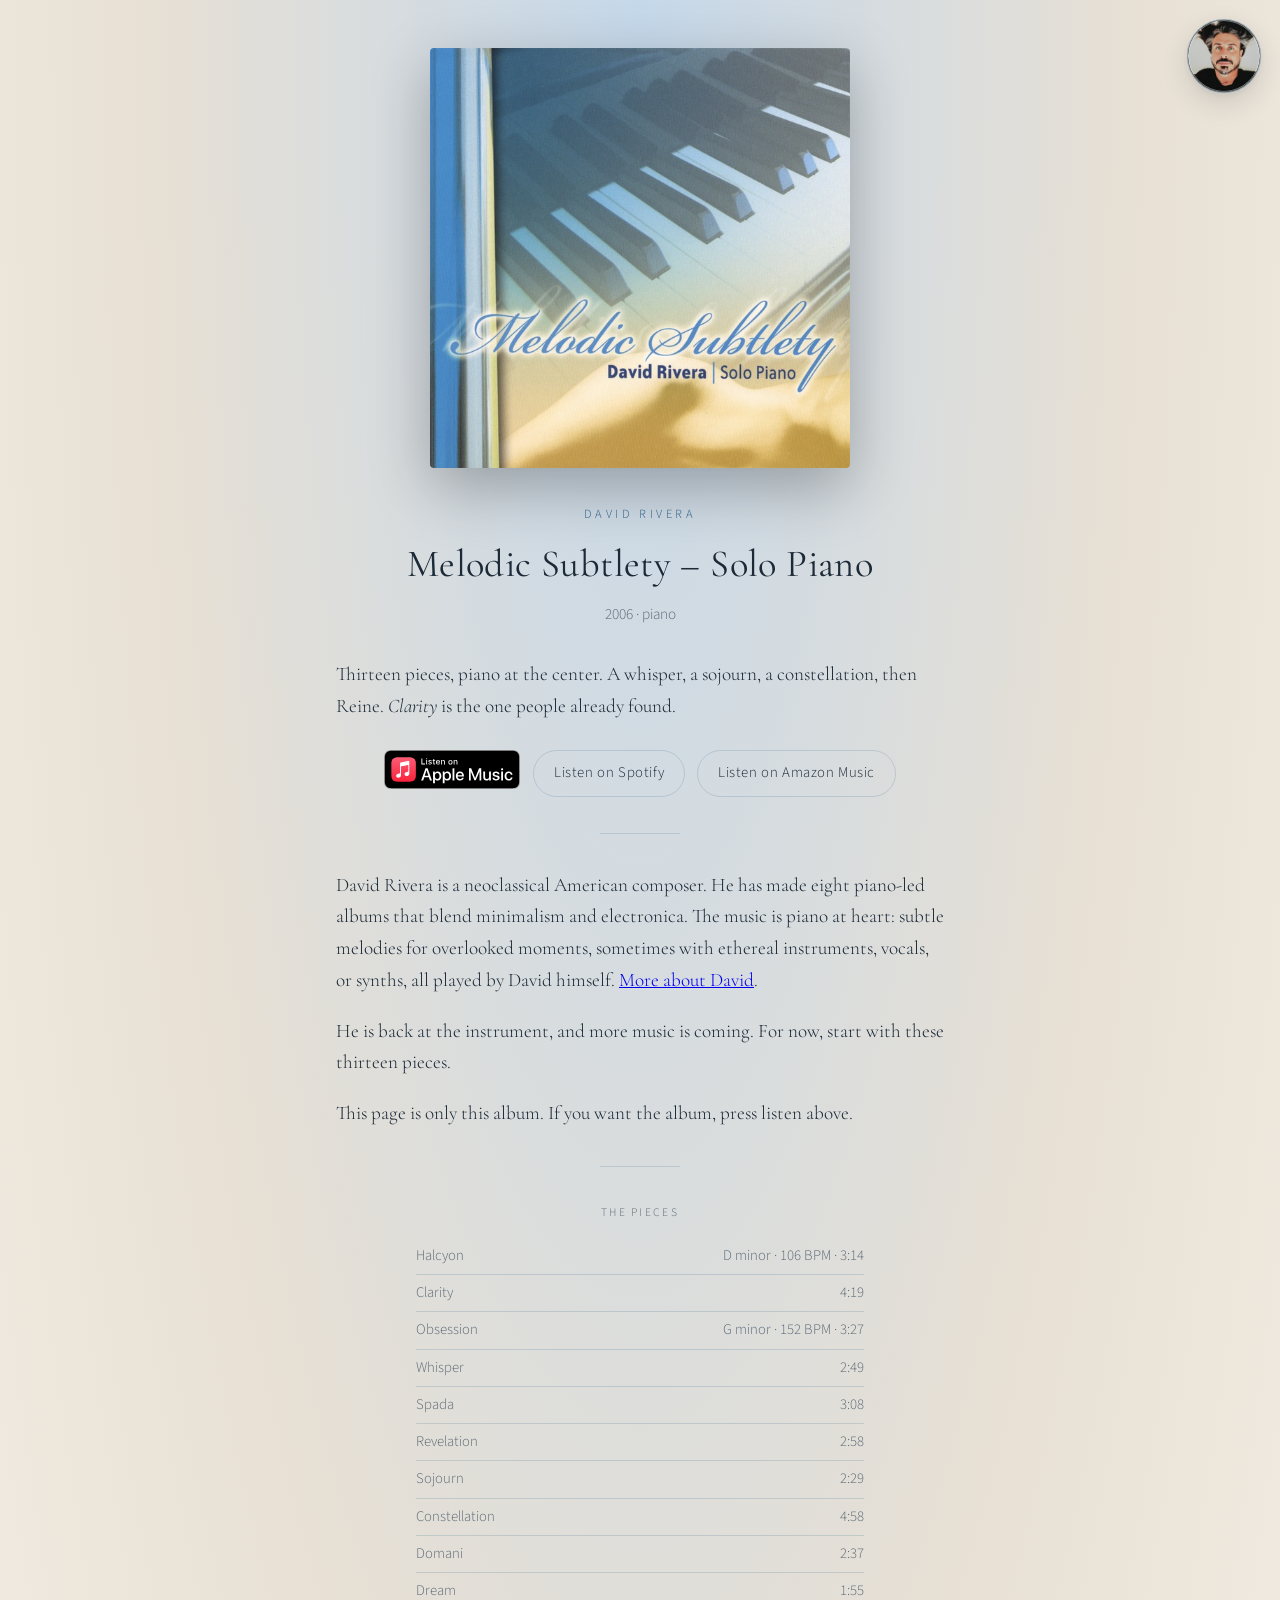
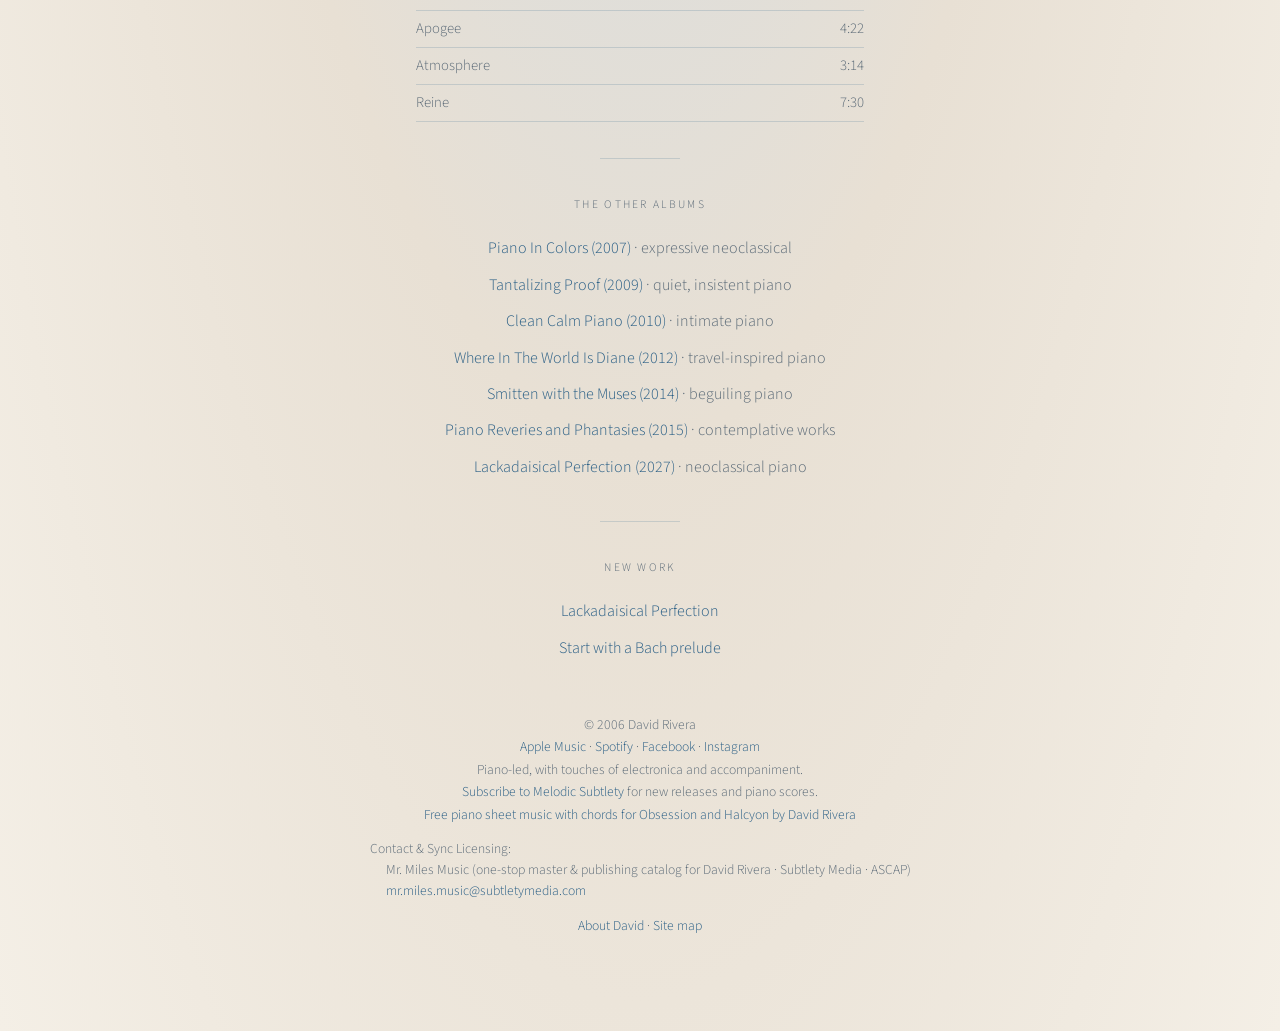
==== commit 81a11fc7: "Add Amazon Music album link beside Spotify and Apple Music. The album button uses the existing pill " ====
--- a/index.html
+++ b/index.html
@@ -82,7 +82,8 @@
       ],
       "sameAs": [
         "https://music.apple.com/us/album/melodic-subtlety-solo-piano/211036753",
-        "https://open.spotify.com/album/7qFcZNLdry5TB8SFrY4wGS"
+        "https://open.spotify.com/album/7qFcZNLdry5TB8SFrY4wGS",
+        "https://music.amazon.com/albums/B0012MBXHY"
       ],
       "description": "Thirteen pieces, piano at the center. A whisper, a sojourn, a constellation, then Reine. Clarity is the one people already found.",
       "recordLabel": {
@@ -290,6 +291,7 @@
   <div class="actions">
     <a class="apple-badge" href="https://music.apple.com/us/album/melodic-subtlety-solo-piano/211036753?ls=1" target="_blank" rel="noopener"><img src="listen-on-apple-music.svg" alt="Listen on Apple Music" height="40"></a>
     <a class="btn" href="https://open.spotify.com/album/7qFcZNLdry5TB8SFrY4wGS" target="_blank" rel="noopener">Listen on Spotify</a>
+    <a class="btn" href="https://music.amazon.com/albums/B0012MBXHY" target="_blank" rel="noopener">Listen on Amazon Music</a>
   </div>
   <hr class="rule">
   <div class="from-david">
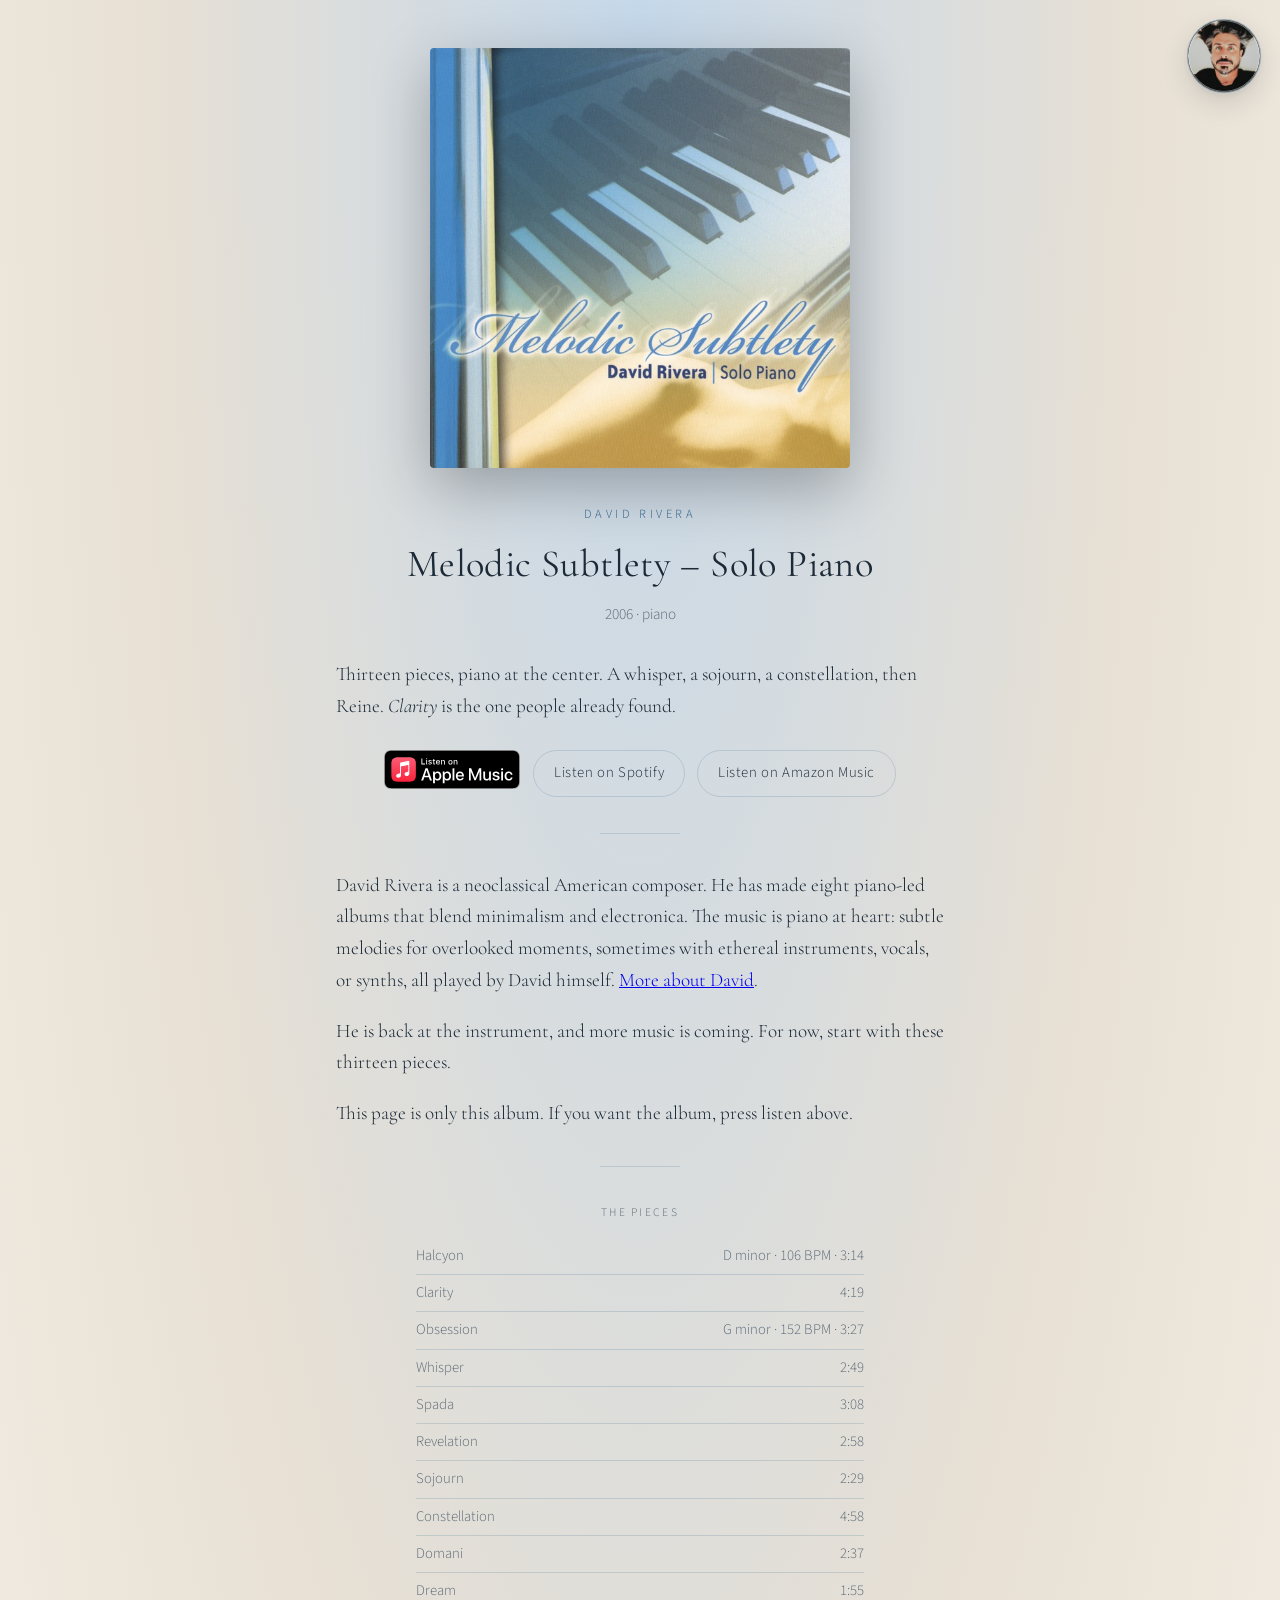
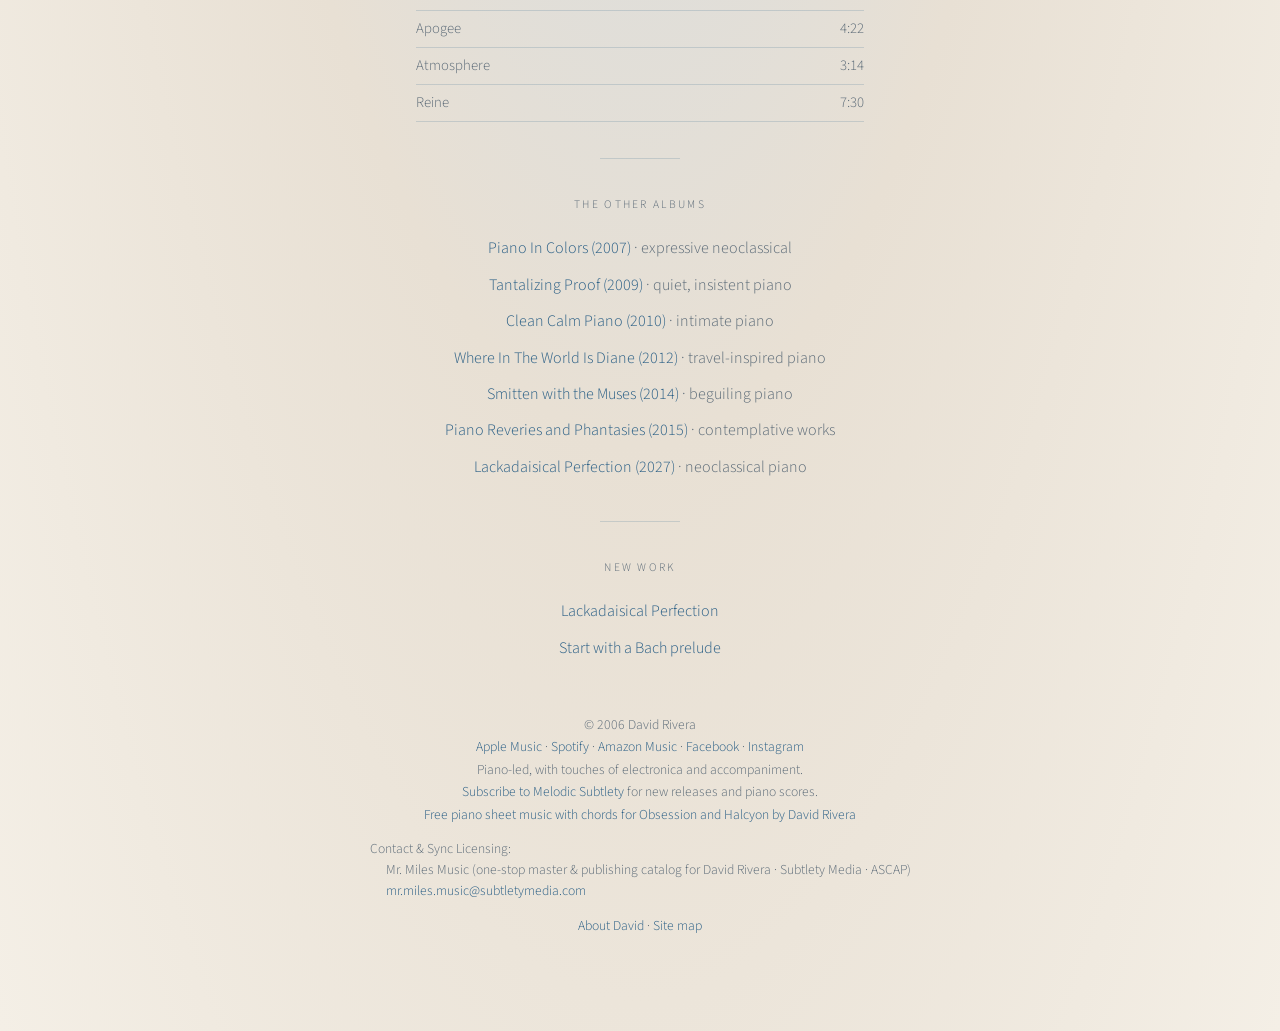
==== commit ac0a8dd0: "Add David Rivera's Amazon Music artist page beside the other follow links. The footer, the artist pr" ====
--- a/index.html
+++ b/index.html
@@ -53,6 +53,7 @@
       "sameAs": [
         "https://open.spotify.com/artist/5qoC4NXvjfV3cylbXALzV3",
         "https://music.apple.com/us/artist/david-rivera/1325691064",
+        "https://music.amazon.com/artists/B0HJF4T4QZ",
         "https://x.com/melodicsubtlety",
         "https://www.facebook.com/pianoincolors",
         "https://www.instagram.com/pianodavid1492/",
@@ -344,6 +345,8 @@
     ·
     <a href="https://open.spotify.com/artist/5qoC4NXvjfV3cylbXALzV3" target="_blank" rel="noopener">Spotify</a>
     ·
+    <a href="https://music.amazon.com/artists/B0HJF4T4QZ" target="_blank" rel="noopener">Amazon Music</a>
+    ·
     <a href="https://www.facebook.com/pianoincolors" target="_blank" rel="noopener" aria-label="David and his Piano on Facebook">Facebook</a>
     ·
     <a href="https://www.instagram.com/pianodavid1492/" target="_blank" rel="noopener" aria-label="David Rivera on Instagram">Instagram</a><br>
